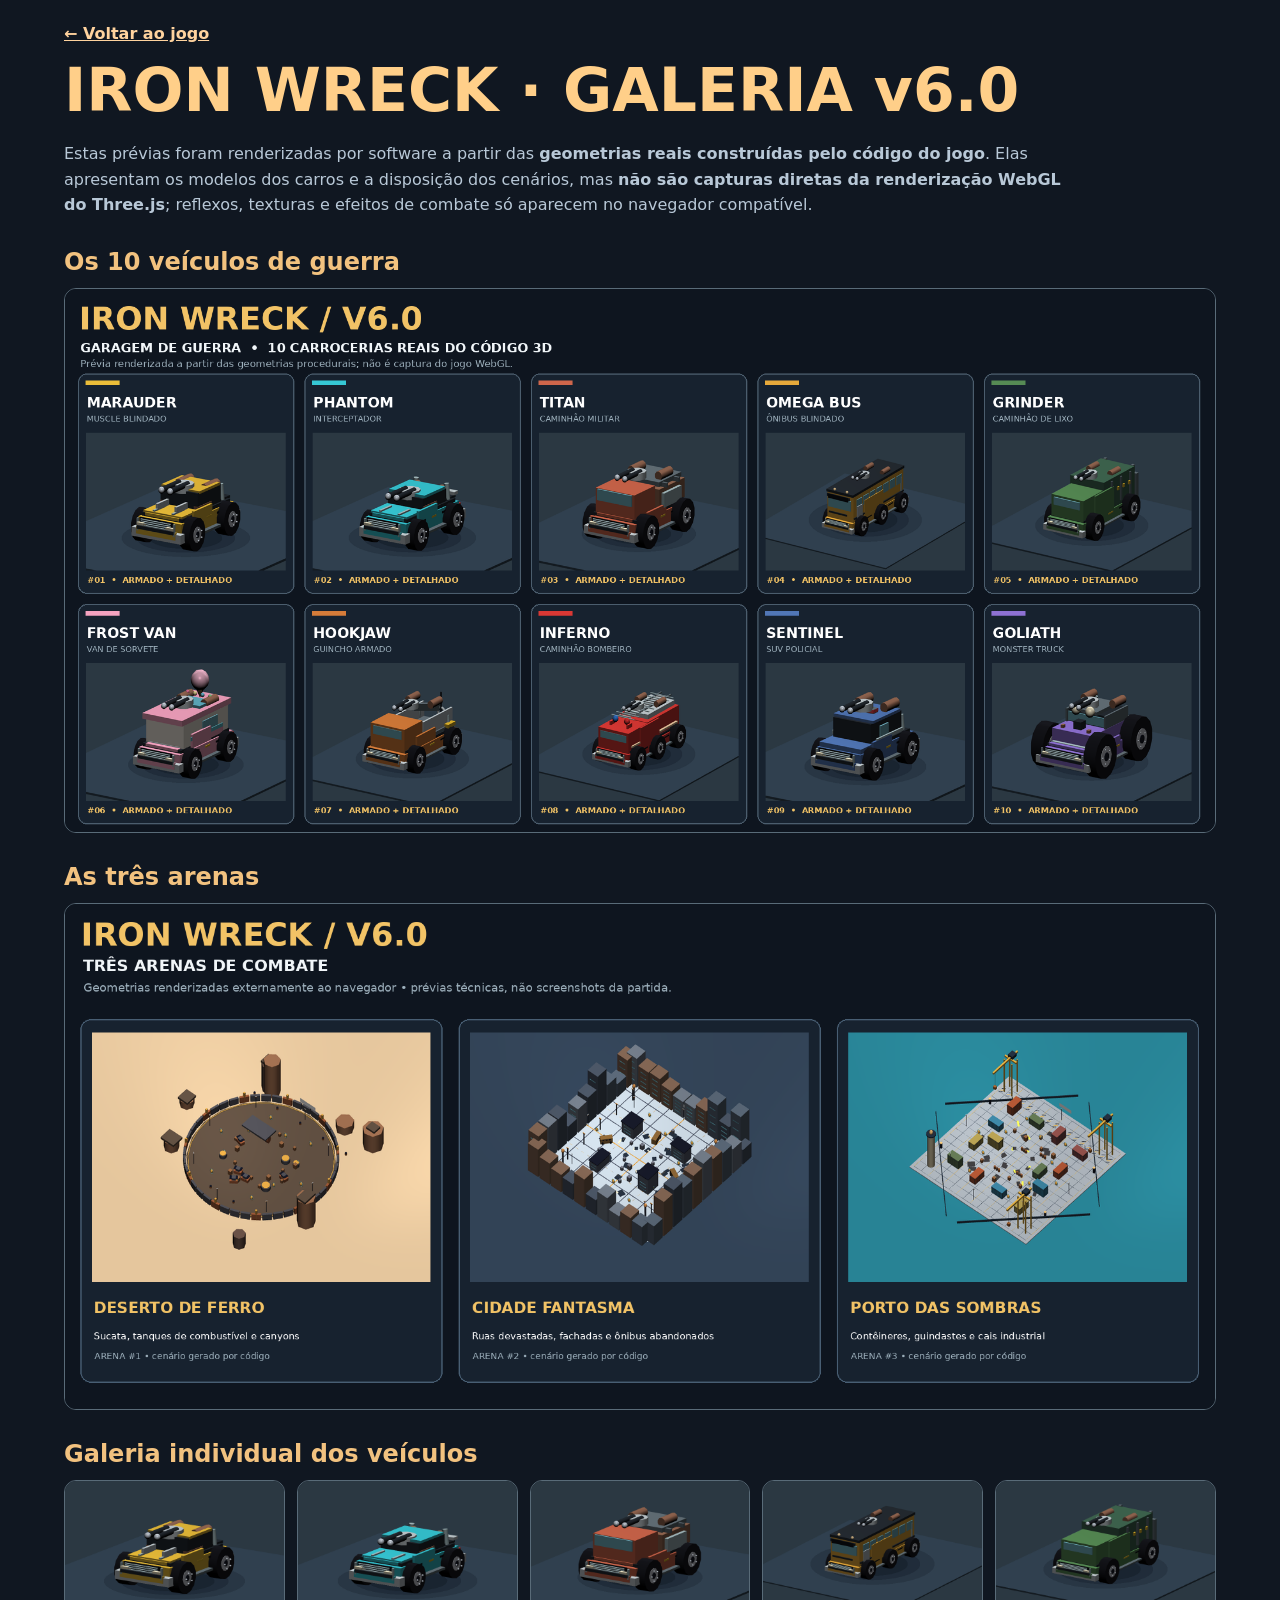
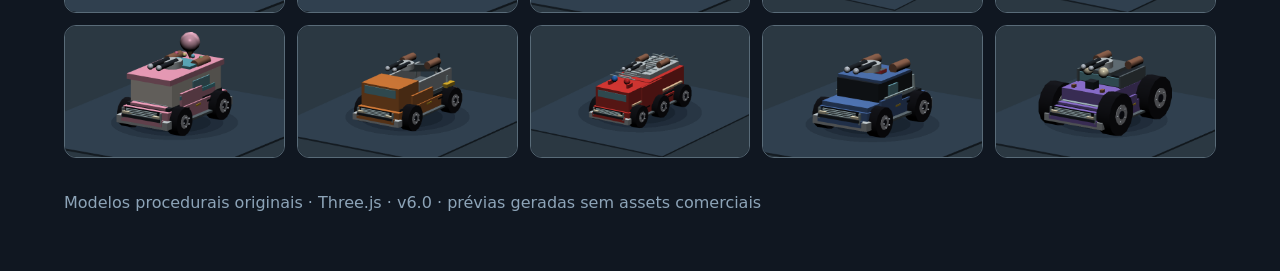
==== galeria.html @ 201c72a8 "Add files via upload" ====
<!doctype html><html lang="pt-BR"><head><meta charset="utf-8"><meta name="viewport" content="width=device-width,initial-scale=1"><title>IRON WRECK v6 — Galeria de veículos e arenas</title><style>
*{box-sizing:border-box}body{margin:0;font-family:system-ui,Arial,sans-serif;background:#101721;color:#f6e7cd}main{max-width:1200px;margin:auto;padding:24px}h1{font-size:clamp(34px,6vw,60px);margin:12px 0;color:#ffcf89}h2{color:#f2c27f;margin:30px 0 12px}p{max-width:1000px;color:#b8c8d7;line-height:1.6}img{width:100%;height:auto;border:1px solid #596b78;border-radius:12px;display:block}a{color:#ffd39e;font-weight:bold}footer{padding:35px 0;color:#8da4b8}
</style></head><body><main><a href="index.html">← Voltar ao jogo</a><h1>IRON WRECK · GALERIA v6.0</h1>
<p>Estas prévias foram renderizadas por software a partir das <strong>geometrias reais construídas pelo código do jogo</strong>. Elas apresentam os modelos dos carros e a disposição dos cenários, mas <strong>não são capturas diretas da renderização WebGL do Three.js</strong>; reflexos, texturas e efeitos de combate só aparecem no navegador compatível.</p>
<h2>Os 10 veículos de guerra</h2><img src="previews/carros-v6.png" alt="Galeria dos 10 veículos reais do código" loading="lazy">
<h2>As três arenas</h2><img src="previews/cenarios-v6.png" alt="Deserto, Cidade Fantasma e Porto" loading="lazy">
<h2>Galeria individual dos veículos</h2><div style="display:grid;grid-template-columns:repeat(auto-fit,minmax(220px,1fr));gap:12px"><img src="previews/carro-01-marauder.png" alt="marauder" loading="lazy"><img src="previews/carro-02-phantom.png" alt="phantom" loading="lazy"><img src="previews/carro-03-titan.png" alt="titan" loading="lazy"><img src="previews/carro-04-omega-bus.png" alt="omega-bus" loading="lazy"><img src="previews/carro-05-grinder.png" alt="grinder" loading="lazy"><img src="previews/carro-06-frost-van.png" alt="frost-van" loading="lazy"><img src="previews/carro-07-hookjaw.png" alt="hookjaw" loading="lazy"><img src="previews/carro-08-inferno.png" alt="inferno" loading="lazy"><img src="previews/carro-09-sentinel.png" alt="sentinel" loading="lazy"><img src="previews/carro-10-goliath.png" alt="goliath" loading="lazy"></div><footer>Modelos procedurais originais · Three.js · v6.0 · prévias geradas sem assets comerciais</footer></main></body></html>
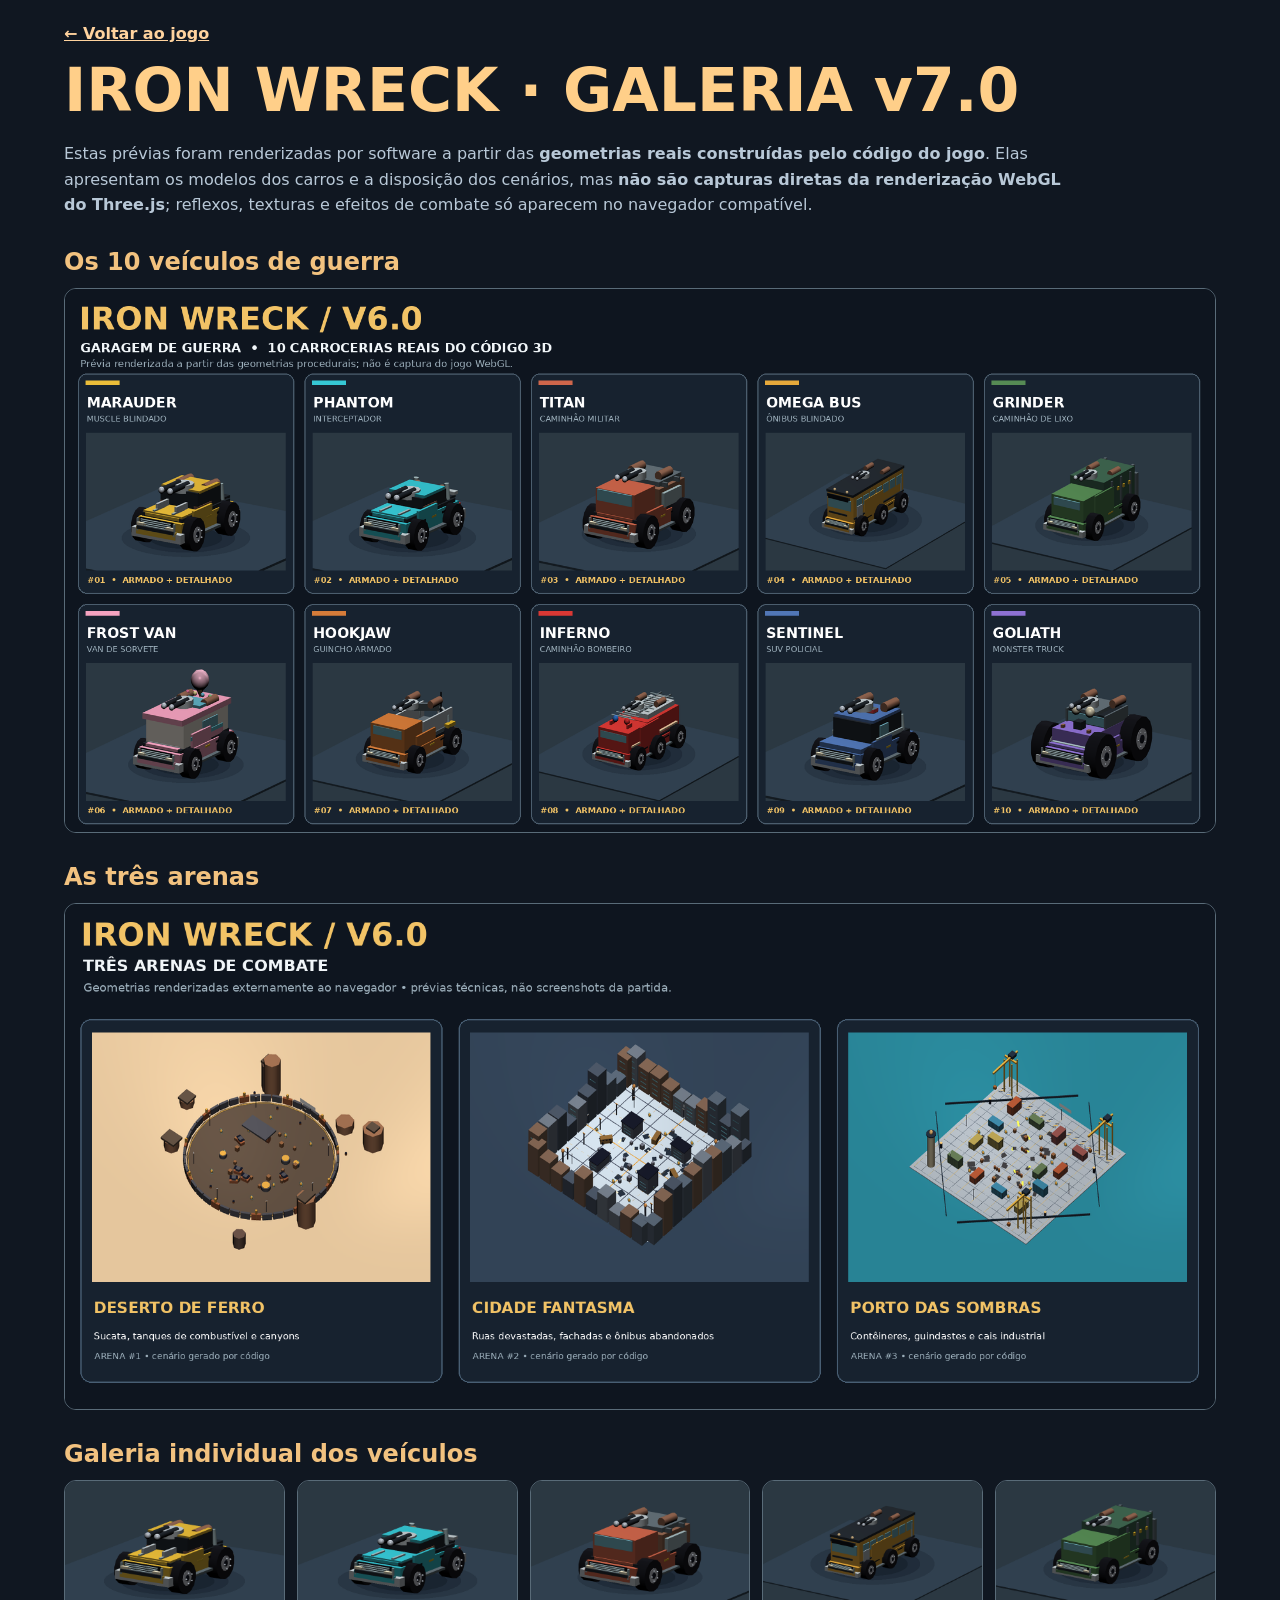
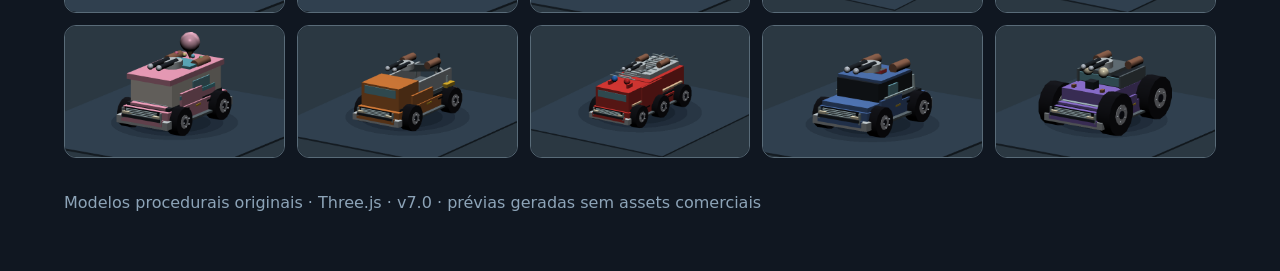
==== commit 7c0468c4: "Prepare IRON WRECK v7.0 site docs and gallery for GitHub Pages" ====
--- a/galeria.html
+++ b/galeria.html
@@ -1,7 +1,7 @@
-<!doctype html><html lang="pt-BR"><head><meta charset="utf-8"><meta name="viewport" content="width=device-width,initial-scale=1"><title>IRON WRECK v6 — Galeria de veículos e arenas</title><style>
+<!doctype html><html lang="pt-BR"><head><meta charset="utf-8"><meta name="viewport" content="width=device-width,initial-scale=1"><title>IRON WRECK v7 — Galeria de veículos e arenas</title><style>
 *{box-sizing:border-box}body{margin:0;font-family:system-ui,Arial,sans-serif;background:#101721;color:#f6e7cd}main{max-width:1200px;margin:auto;padding:24px}h1{font-size:clamp(34px,6vw,60px);margin:12px 0;color:#ffcf89}h2{color:#f2c27f;margin:30px 0 12px}p{max-width:1000px;color:#b8c8d7;line-height:1.6}img{width:100%;height:auto;border:1px solid #596b78;border-radius:12px;display:block}a{color:#ffd39e;font-weight:bold}footer{padding:35px 0;color:#8da4b8}
-</style></head><body><main><a href="index.html">← Voltar ao jogo</a><h1>IRON WRECK · GALERIA v6.0</h1>
+</style></head><body><main><a href="index.html">← Voltar ao jogo</a><h1>IRON WRECK · GALERIA v7.0</h1>
 <p>Estas prévias foram renderizadas por software a partir das <strong>geometrias reais construídas pelo código do jogo</strong>. Elas apresentam os modelos dos carros e a disposição dos cenários, mas <strong>não são capturas diretas da renderização WebGL do Three.js</strong>; reflexos, texturas e efeitos de combate só aparecem no navegador compatível.</p>
 <h2>Os 10 veículos de guerra</h2><img src="previews/carros-v6.png" alt="Galeria dos 10 veículos reais do código" loading="lazy">
 <h2>As três arenas</h2><img src="previews/cenarios-v6.png" alt="Deserto, Cidade Fantasma e Porto" loading="lazy">
-<h2>Galeria individual dos veículos</h2><div style="display:grid;grid-template-columns:repeat(auto-fit,minmax(220px,1fr));gap:12px"><img src="previews/carro-01-marauder.png" alt="marauder" loading="lazy"><img src="previews/carro-02-phantom.png" alt="phantom" loading="lazy"><img src="previews/carro-03-titan.png" alt="titan" loading="lazy"><img src="previews/carro-04-omega-bus.png" alt="omega-bus" loading="lazy"><img src="previews/carro-05-grinder.png" alt="grinder" loading="lazy"><img src="previews/carro-06-frost-van.png" alt="frost-van" loading="lazy"><img src="previews/carro-07-hookjaw.png" alt="hookjaw" loading="lazy"><img src="previews/carro-08-inferno.png" alt="inferno" loading="lazy"><img src="previews/carro-09-sentinel.png" alt="sentinel" loading="lazy"><img src="previews/carro-10-goliath.png" alt="goliath" loading="lazy"></div><footer>Modelos procedurais originais · Three.js · v6.0 · prévias geradas sem assets comerciais</footer></main></body></html>+<h2>Galeria individual dos veículos</h2><div style="display:grid;grid-template-columns:repeat(auto-fit,minmax(220px,1fr));gap:12px"><img src="previews/carro-01-marauder.png" alt="marauder" loading="lazy"><img src="previews/carro-02-phantom.png" alt="phantom" loading="lazy"><img src="previews/carro-03-titan.png" alt="titan" loading="lazy"><img src="previews/carro-04-omega-bus.png" alt="omega-bus" loading="lazy"><img src="previews/carro-05-grinder.png" alt="grinder" loading="lazy"><img src="previews/carro-06-frost-van.png" alt="frost-van" loading="lazy"><img src="previews/carro-07-hookjaw.png" alt="hookjaw" loading="lazy"><img src="previews/carro-08-inferno.png" alt="inferno" loading="lazy"><img src="previews/carro-09-sentinel.png" alt="sentinel" loading="lazy"><img src="previews/carro-10-goliath.png" alt="goliath" loading="lazy"></div><footer>Modelos procedurais originais · Three.js · v7.0 · prévias geradas sem assets comerciais</footer></main></body></html>
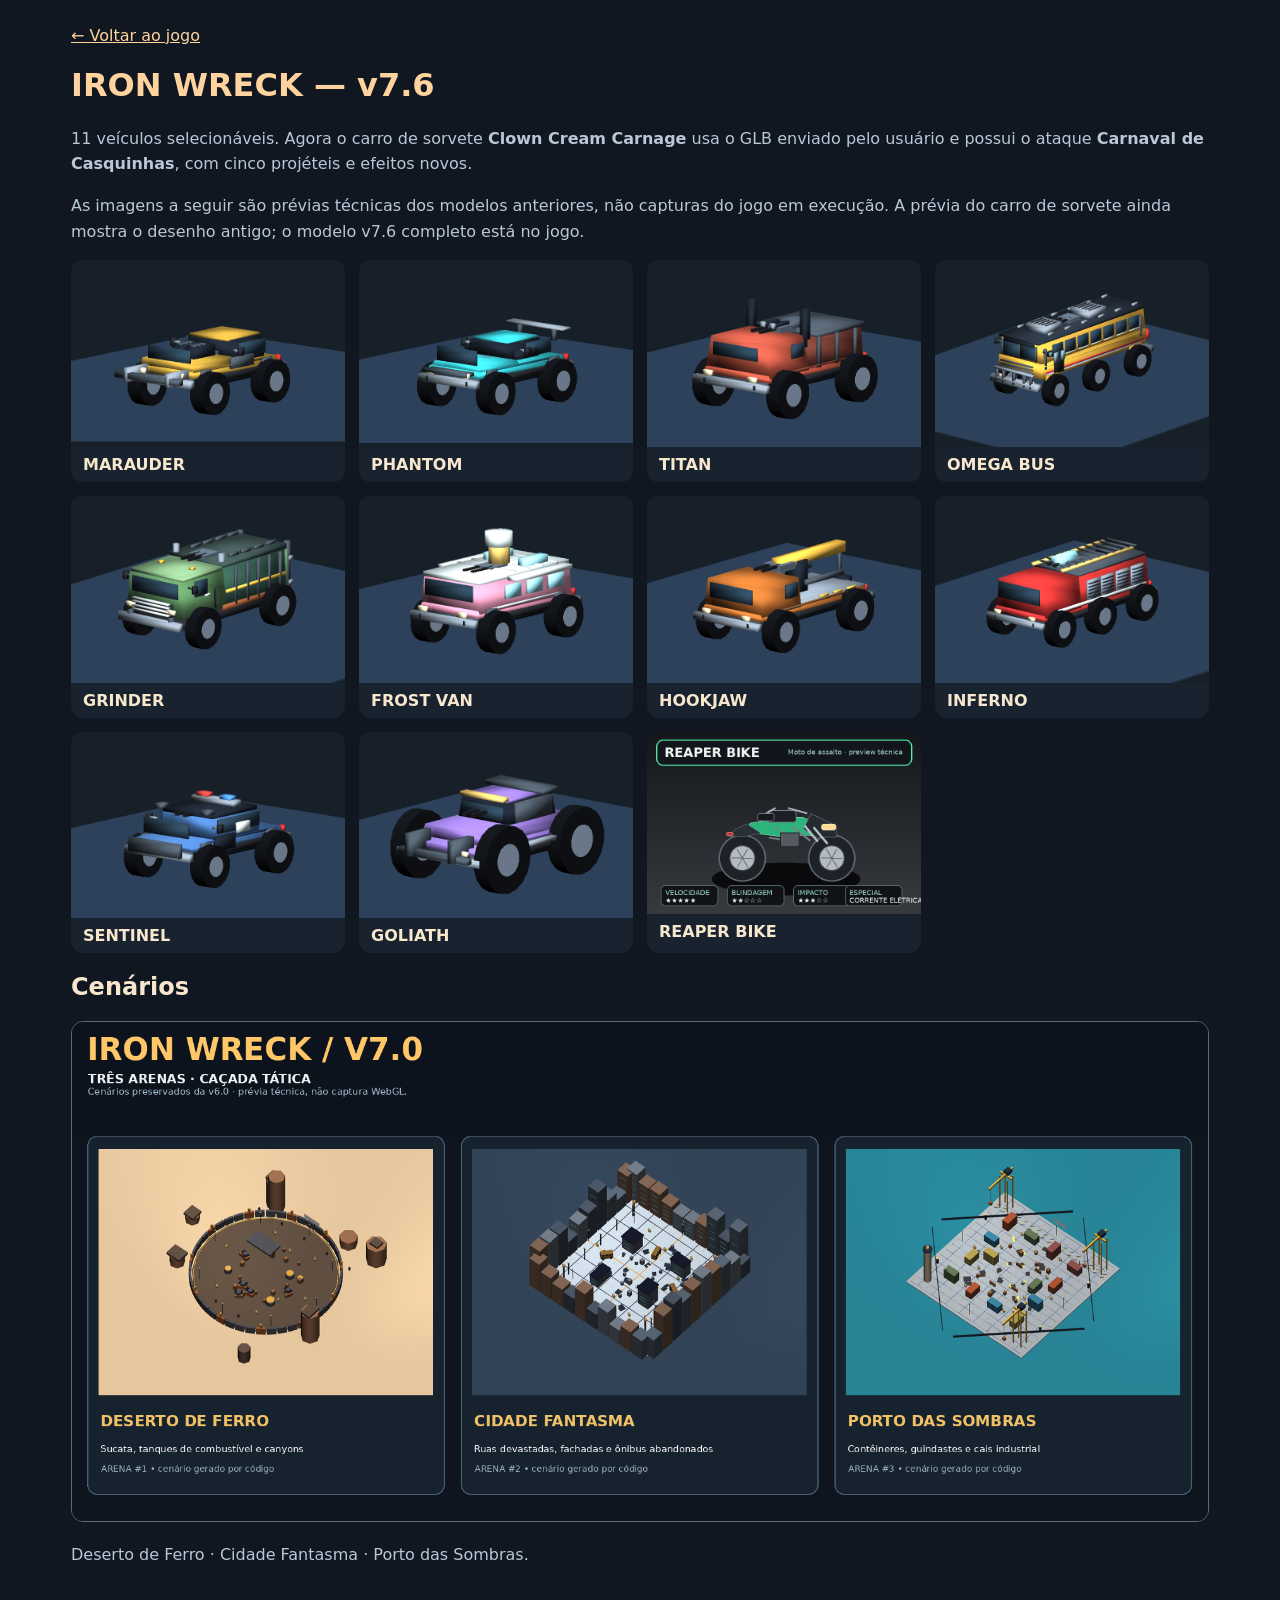
==== commit 0ad6d23e: "Release IRON WRECK v7.6: Reaper Bike, 11 vehicle garage, optimized Clown Cream Carnage GLB, candy at" ====
--- a/galeria.html
+++ b/galeria.html
@@ -1,7 +1,5 @@
-<!doctype html><html lang="pt-BR"><head><meta charset="utf-8"><meta name="viewport" content="width=device-width,initial-scale=1"><title>IRON WRECK v7 — Galeria de veículos e arenas</title><style>
-*{box-sizing:border-box}body{margin:0;font-family:system-ui,Arial,sans-serif;background:#101721;color:#f6e7cd}main{max-width:1200px;margin:auto;padding:24px}h1{font-size:clamp(34px,6vw,60px);margin:12px 0;color:#ffcf89}h2{color:#f2c27f;margin:30px 0 12px}p{max-width:1000px;color:#b8c8d7;line-height:1.6}img{width:100%;height:auto;border:1px solid #596b78;border-radius:12px;display:block}a{color:#ffd39e;font-weight:bold}footer{padding:35px 0;color:#8da4b8}
-</style></head><body><main><a href="index.html">← Voltar ao jogo</a><h1>IRON WRECK · GALERIA v7.0</h1>
-<p>Estas prévias foram renderizadas por software a partir das <strong>geometrias reais construídas pelo código do jogo</strong>. Elas apresentam os modelos dos carros e a disposição dos cenários, mas <strong>não são capturas diretas da renderização WebGL do Three.js</strong>; reflexos, texturas e efeitos de combate só aparecem no navegador compatível.</p>
-<h2>Os 10 veículos de guerra</h2><img src="previews/carros-v6.png" alt="Galeria dos 10 veículos reais do código" loading="lazy">
-<h2>As três arenas</h2><img src="previews/cenarios-v6.png" alt="Deserto, Cidade Fantasma e Porto" loading="lazy">
-<h2>Galeria individual dos veículos</h2><div style="display:grid;grid-template-columns:repeat(auto-fit,minmax(220px,1fr));gap:12px"><img src="previews/carro-01-marauder.png" alt="marauder" loading="lazy"><img src="previews/carro-02-phantom.png" alt="phantom" loading="lazy"><img src="previews/carro-03-titan.png" alt="titan" loading="lazy"><img src="previews/carro-04-omega-bus.png" alt="omega-bus" loading="lazy"><img src="previews/carro-05-grinder.png" alt="grinder" loading="lazy"><img src="previews/carro-06-frost-van.png" alt="frost-van" loading="lazy"><img src="previews/carro-07-hookjaw.png" alt="hookjaw" loading="lazy"><img src="previews/carro-08-inferno.png" alt="inferno" loading="lazy"><img src="previews/carro-09-sentinel.png" alt="sentinel" loading="lazy"><img src="previews/carro-10-goliath.png" alt="goliath" loading="lazy"></div><footer>Modelos procedurais originais · Three.js · v7.0 · prévias geradas sem assets comerciais</footer></main></body></html>+<!doctype html><html lang="pt-BR"><head><meta charset="utf-8"><meta name="viewport" content="width=device-width,initial-scale=1"><title>IRON WRECK v7.6 — Galeria</title><style>
+*{box-sizing:border-box}body{margin:0;background:#101721;color:#f6e7cd;font-family:system-ui,Arial,sans-serif}main{max-width:1190px;margin:auto;padding:26px}a{color:#ffd39e}h1{color:#ffd39e}p{color:#b8c8d7;line-height:1.6}.grid{display:grid;grid-template-columns:repeat(auto-fit,minmax(220px,1fr));gap:14px}figure{margin:0;background:#19222f;border-radius:12px;overflow:hidden}figure img{width:100%;display:block}figcaption{padding:8px 12px;font-weight:700}.wide{max-width:100%;border-radius:12px;border:1px solid #596b78}</style></head><body><main>
+<a href="index.html">← Voltar ao jogo</a><h1>IRON WRECK — v7.6</h1><p>11 veículos selecionáveis. Agora o carro de sorvete <b>Clown Cream Carnage</b> usa o GLB enviado pelo usuário e possui o ataque <b>Carnaval de Casquinhas</b>, com cinco projéteis e efeitos novos.</p>
+<p>As imagens a seguir são prévias técnicas dos modelos anteriores, não capturas do jogo em execução. A prévia do carro de sorvete ainda mostra o desenho antigo; o modelo v7.6 completo está no jogo.</p>
+<div class="grid"><figure><img src="previews/modelo-marauder-v7.3.png" alt="Veículo marauder" loading="lazy"/><figcaption>MARAUDER</figcaption></figure><figure><img src="previews/modelo-phantom-v7.3.png" alt="Veículo phantom" loading="lazy"/><figcaption>PHANTOM</figcaption></figure><figure><img src="previews/modelo-titan-v7.3.png" alt="Veículo titan" loading="lazy"/><figcaption>TITAN</figcaption></figure><figure><img src="previews/modelo-omega-bus-v7.3.png" alt="Veículo omega-bus" loading="lazy"/><figcaption>OMEGA BUS</figcaption></figure><figure><img src="previews/modelo-grinder-v7.3.png" alt="Veículo grinder" loading="lazy"/><figcaption>GRINDER</figcaption></figure><figure><img src="previews/modelo-frost-van-v7.3.png" alt="Prévia anterior — carro de sorvete (GLB v7.6 atualizado no jogo)" loading="lazy"/><figcaption>FROST VAN</figcaption></figure><figure><img src="previews/modelo-hookjaw-v7.3.png" alt="Veículo hookjaw" loading="lazy"/><figcaption>HOOKJAW</figcaption></figure><figure><img src="previews/modelo-inferno-v7.3.png" alt="Veículo inferno" loading="lazy"/><figcaption>INFERNO</figcaption></figure><figure><img src="previews/modelo-sentinel-v7.3.png" alt="Veículo sentinel" loading="lazy"/><figcaption>SENTINEL</figcaption></figure><figure><img src="previews/modelo-goliath-v7.3.png" alt="Veículo goliath" loading="lazy"/><figcaption>GOLIATH</figcaption></figure><figure><img src="previews/modelo-reaper-bike-v7.4.png" alt="Veículo reaper-bike" loading="lazy"/><figcaption>REAPER BIKE</figcaption></figure></div><h2>Cenários</h2><img class="wide" src="previews/cenarios-v7.png" alt="As três arenas"/><p>Deserto de Ferro · Cidade Fantasma · Porto das Sombras.</p></main></body></html>
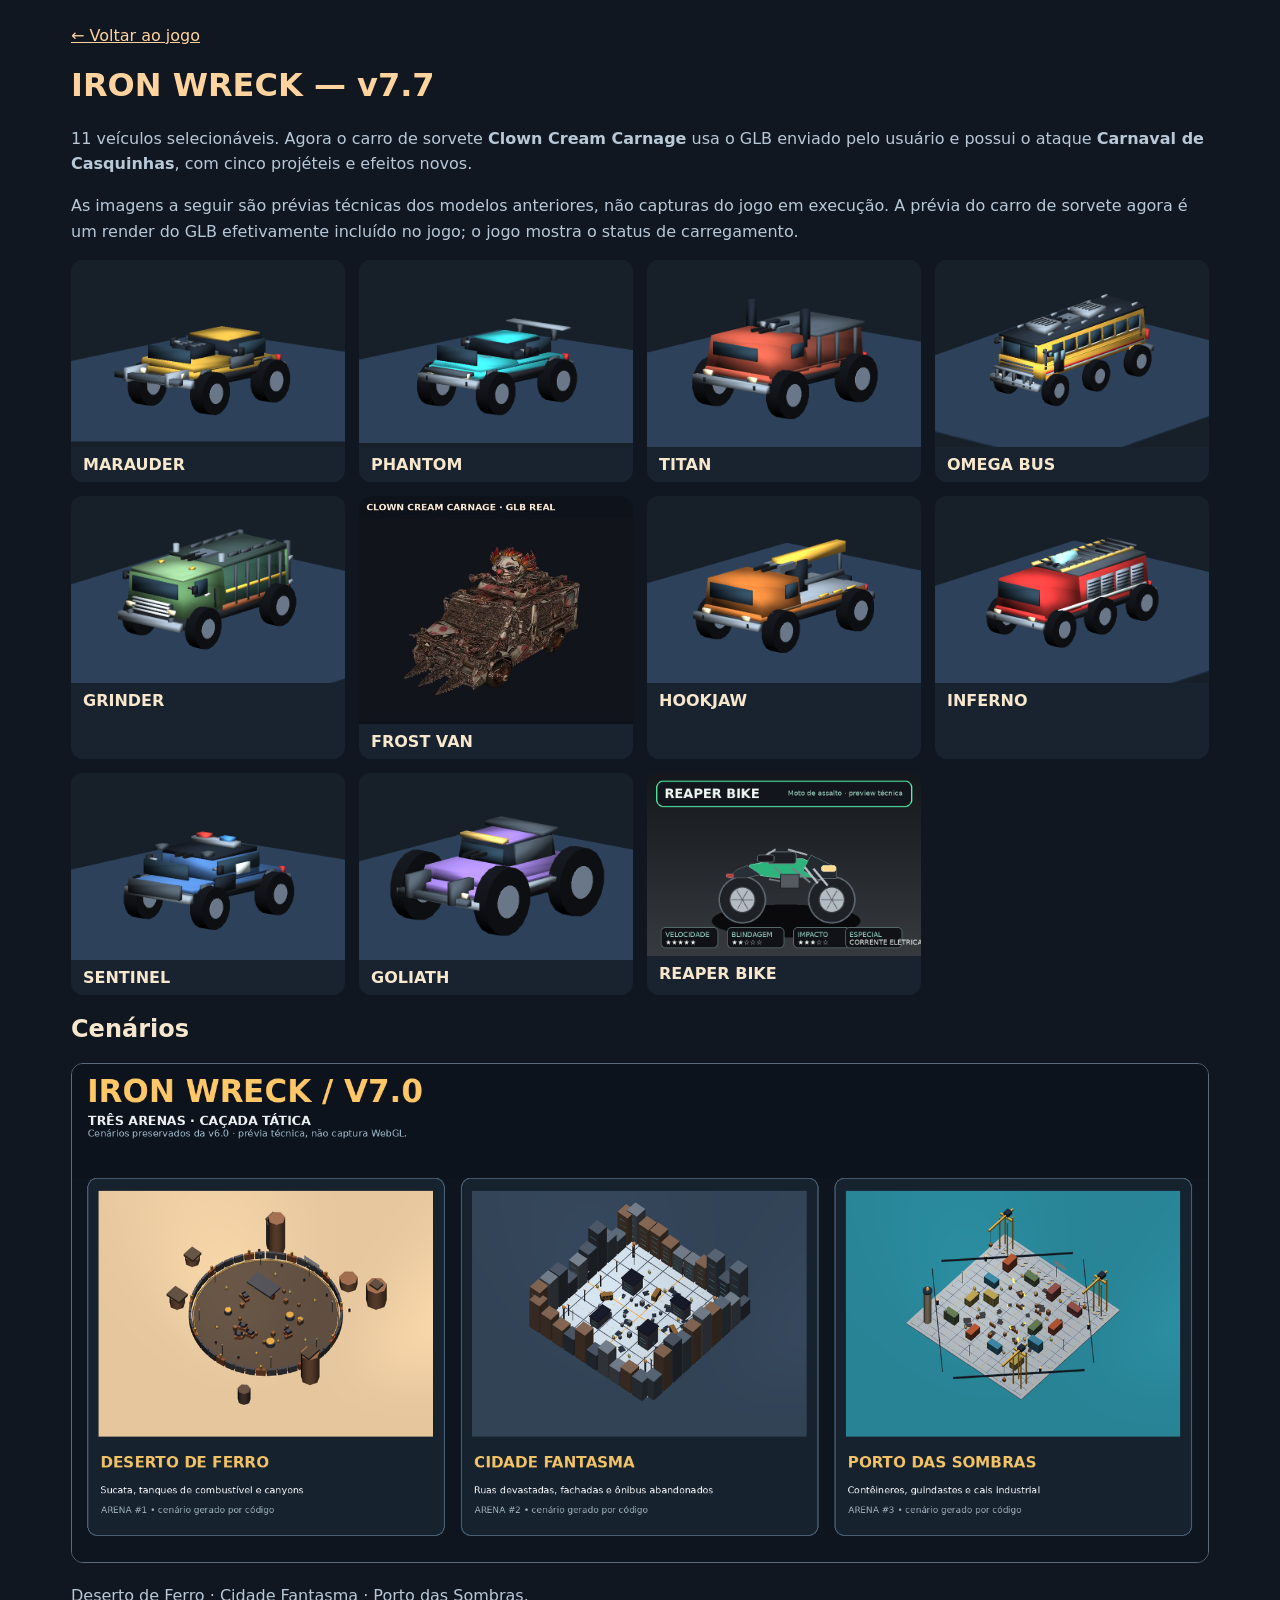
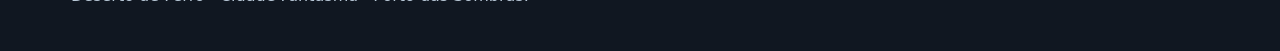
==== commit 4f34a32e: "Fix Clown Cream Carnage GLB preview, loading status, retries and performance (v7.7)" ====
--- a/galeria.html
+++ b/galeria.html
@@ -1,5 +1,5 @@
-<!doctype html><html lang="pt-BR"><head><meta charset="utf-8"><meta name="viewport" content="width=device-width,initial-scale=1"><title>IRON WRECK v7.6 — Galeria</title><style>
+<!doctype html><html lang="pt-BR"><head><meta charset="utf-8"><meta name="viewport" content="width=device-width,initial-scale=1"><title>IRON WRECK v7.7 — Galeria</title><style>
 *{box-sizing:border-box}body{margin:0;background:#101721;color:#f6e7cd;font-family:system-ui,Arial,sans-serif}main{max-width:1190px;margin:auto;padding:26px}a{color:#ffd39e}h1{color:#ffd39e}p{color:#b8c8d7;line-height:1.6}.grid{display:grid;grid-template-columns:repeat(auto-fit,minmax(220px,1fr));gap:14px}figure{margin:0;background:#19222f;border-radius:12px;overflow:hidden}figure img{width:100%;display:block}figcaption{padding:8px 12px;font-weight:700}.wide{max-width:100%;border-radius:12px;border:1px solid #596b78}</style></head><body><main>
-<a href="index.html">← Voltar ao jogo</a><h1>IRON WRECK — v7.6</h1><p>11 veículos selecionáveis. Agora o carro de sorvete <b>Clown Cream Carnage</b> usa o GLB enviado pelo usuário e possui o ataque <b>Carnaval de Casquinhas</b>, com cinco projéteis e efeitos novos.</p>
-<p>As imagens a seguir são prévias técnicas dos modelos anteriores, não capturas do jogo em execução. A prévia do carro de sorvete ainda mostra o desenho antigo; o modelo v7.6 completo está no jogo.</p>
-<div class="grid"><figure><img src="previews/modelo-marauder-v7.3.png" alt="Veículo marauder" loading="lazy"/><figcaption>MARAUDER</figcaption></figure><figure><img src="previews/modelo-phantom-v7.3.png" alt="Veículo phantom" loading="lazy"/><figcaption>PHANTOM</figcaption></figure><figure><img src="previews/modelo-titan-v7.3.png" alt="Veículo titan" loading="lazy"/><figcaption>TITAN</figcaption></figure><figure><img src="previews/modelo-omega-bus-v7.3.png" alt="Veículo omega-bus" loading="lazy"/><figcaption>OMEGA BUS</figcaption></figure><figure><img src="previews/modelo-grinder-v7.3.png" alt="Veículo grinder" loading="lazy"/><figcaption>GRINDER</figcaption></figure><figure><img src="previews/modelo-frost-van-v7.3.png" alt="Prévia anterior — carro de sorvete (GLB v7.6 atualizado no jogo)" loading="lazy"/><figcaption>FROST VAN</figcaption></figure><figure><img src="previews/modelo-hookjaw-v7.3.png" alt="Veículo hookjaw" loading="lazy"/><figcaption>HOOKJAW</figcaption></figure><figure><img src="previews/modelo-inferno-v7.3.png" alt="Veículo inferno" loading="lazy"/><figcaption>INFERNO</figcaption></figure><figure><img src="previews/modelo-sentinel-v7.3.png" alt="Veículo sentinel" loading="lazy"/><figcaption>SENTINEL</figcaption></figure><figure><img src="previews/modelo-goliath-v7.3.png" alt="Veículo goliath" loading="lazy"/><figcaption>GOLIATH</figcaption></figure><figure><img src="previews/modelo-reaper-bike-v7.4.png" alt="Veículo reaper-bike" loading="lazy"/><figcaption>REAPER BIKE</figcaption></figure></div><h2>Cenários</h2><img class="wide" src="previews/cenarios-v7.png" alt="As três arenas"/><p>Deserto de Ferro · Cidade Fantasma · Porto das Sombras.</p></main></body></html>+<a href="index.html">← Voltar ao jogo</a><h1>IRON WRECK — v7.7</h1><p>11 veículos selecionáveis. Agora o carro de sorvete <b>Clown Cream Carnage</b> usa o GLB enviado pelo usuário e possui o ataque <b>Carnaval de Casquinhas</b>, com cinco projéteis e efeitos novos.</p>
+<p>As imagens a seguir são prévias técnicas dos modelos anteriores, não capturas do jogo em execução. A prévia do carro de sorvete agora é um render do GLB efetivamente incluído no jogo; o jogo mostra o status de carregamento.</p>
+<div class="grid"><figure><img src="previews/modelo-marauder-v7.3.png" alt="Veículo marauder" loading="lazy"/><figcaption>MARAUDER</figcaption></figure><figure><img src="previews/modelo-phantom-v7.3.png" alt="Veículo phantom" loading="lazy"/><figcaption>PHANTOM</figcaption></figure><figure><img src="previews/modelo-titan-v7.3.png" alt="Veículo titan" loading="lazy"/><figcaption>TITAN</figcaption></figure><figure><img src="previews/modelo-omega-bus-v7.3.png" alt="Veículo omega-bus" loading="lazy"/><figcaption>OMEGA BUS</figcaption></figure><figure><img src="previews/modelo-grinder-v7.3.png" alt="Veículo grinder" loading="lazy"/><figcaption>GRINDER</figcaption></figure><figure><img src="previews/clown-cream-carnage-v7.7-thumb.jpg" alt="Prévia real do GLB Clown Cream Carnage v7.7" loading="lazy"/><figcaption>FROST VAN</figcaption></figure><figure><img src="previews/modelo-hookjaw-v7.3.png" alt="Veículo hookjaw" loading="lazy"/><figcaption>HOOKJAW</figcaption></figure><figure><img src="previews/modelo-inferno-v7.3.png" alt="Veículo inferno" loading="lazy"/><figcaption>INFERNO</figcaption></figure><figure><img src="previews/modelo-sentinel-v7.3.png" alt="Veículo sentinel" loading="lazy"/><figcaption>SENTINEL</figcaption></figure><figure><img src="previews/modelo-goliath-v7.3.png" alt="Veículo goliath" loading="lazy"/><figcaption>GOLIATH</figcaption></figure><figure><img src="previews/modelo-reaper-bike-v7.4.png" alt="Veículo reaper-bike" loading="lazy"/><figcaption>REAPER BIKE</figcaption></figure></div><h2>Cenários</h2><img class="wide" src="previews/cenarios-v7.png" alt="As três arenas"/><p>Deserto de Ferro · Cidade Fantasma · Porto das Sombras.</p></main></body></html>
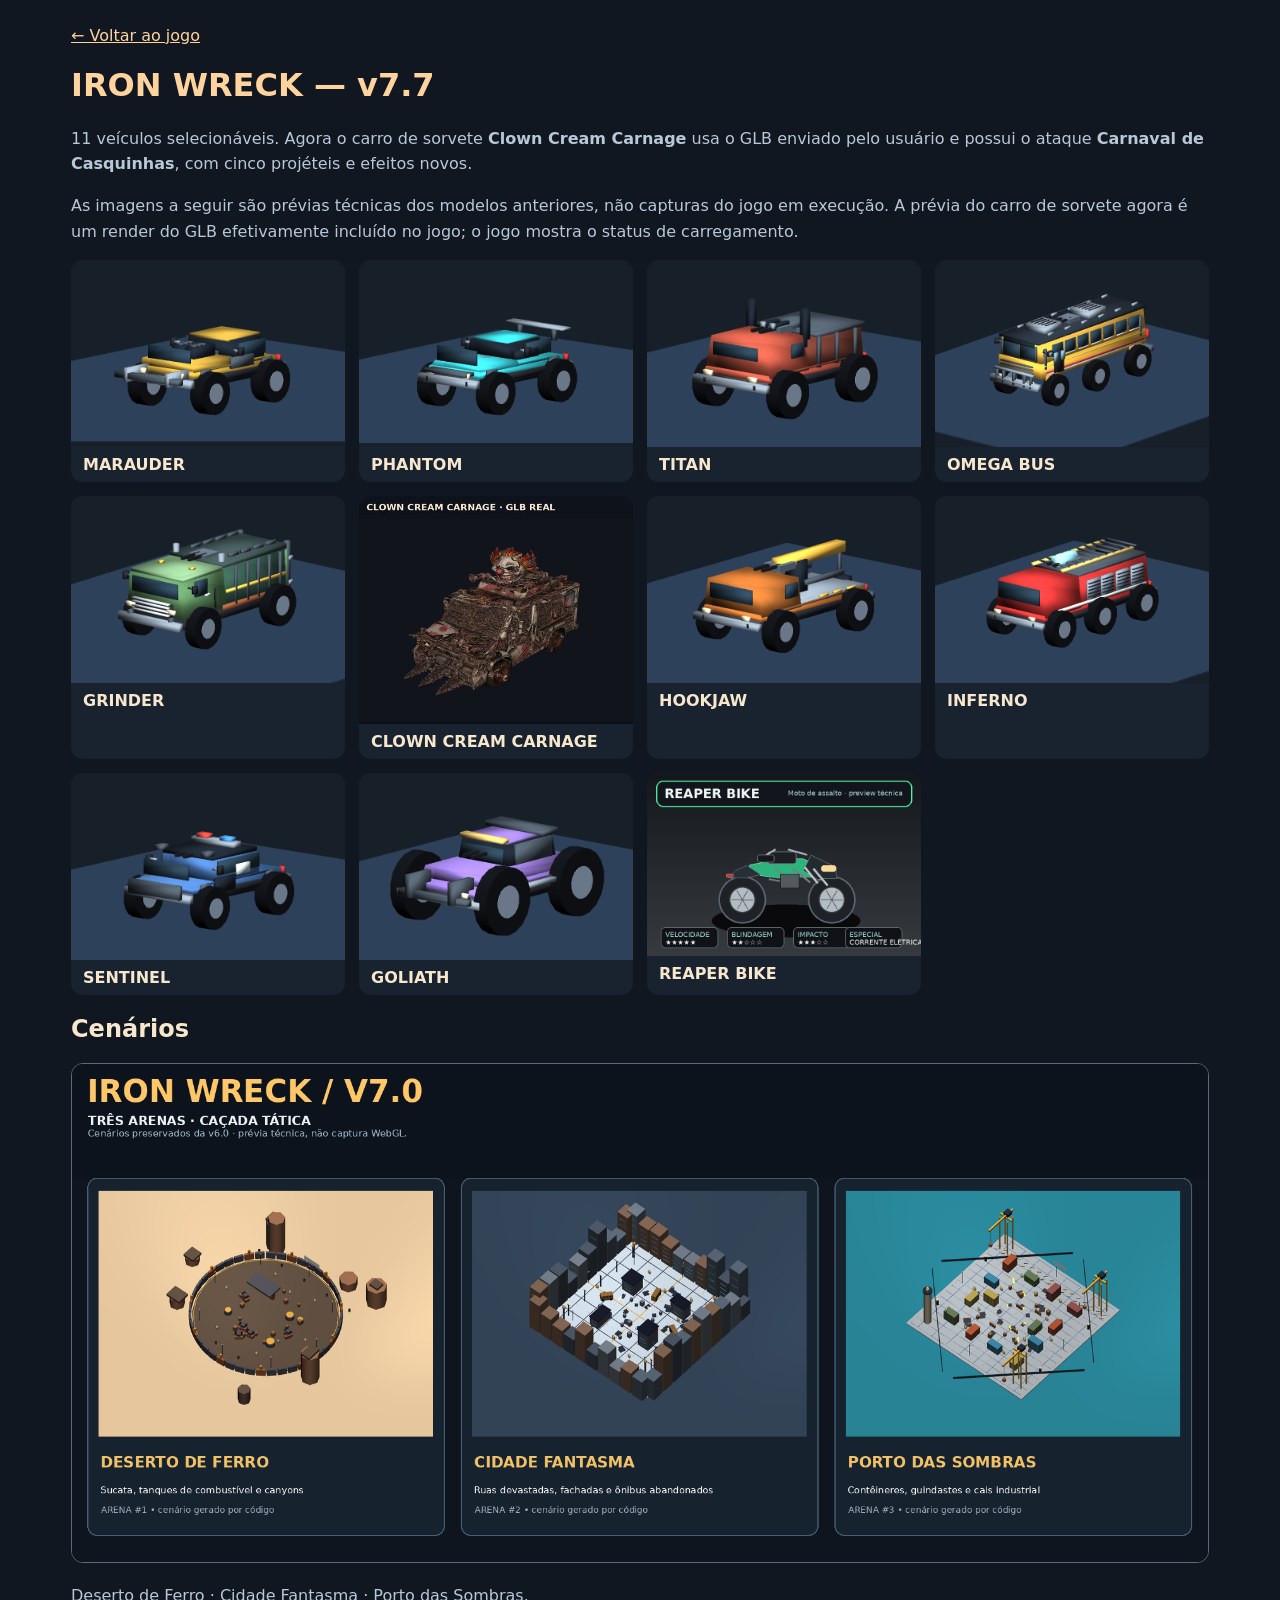
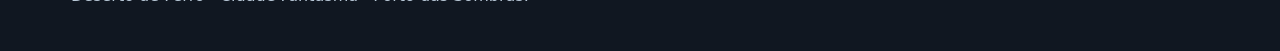
==== commit 9df435ad: "Show Clown Cream Carnage by name in playable garage (v7.7)" ====
--- a/galeria.html
+++ b/galeria.html
@@ -2,4 +2,4 @@
 *{box-sizing:border-box}body{margin:0;background:#101721;color:#f6e7cd;font-family:system-ui,Arial,sans-serif}main{max-width:1190px;margin:auto;padding:26px}a{color:#ffd39e}h1{color:#ffd39e}p{color:#b8c8d7;line-height:1.6}.grid{display:grid;grid-template-columns:repeat(auto-fit,minmax(220px,1fr));gap:14px}figure{margin:0;background:#19222f;border-radius:12px;overflow:hidden}figure img{width:100%;display:block}figcaption{padding:8px 12px;font-weight:700}.wide{max-width:100%;border-radius:12px;border:1px solid #596b78}</style></head><body><main>
 <a href="index.html">← Voltar ao jogo</a><h1>IRON WRECK — v7.7</h1><p>11 veículos selecionáveis. Agora o carro de sorvete <b>Clown Cream Carnage</b> usa o GLB enviado pelo usuário e possui o ataque <b>Carnaval de Casquinhas</b>, com cinco projéteis e efeitos novos.</p>
 <p>As imagens a seguir são prévias técnicas dos modelos anteriores, não capturas do jogo em execução. A prévia do carro de sorvete agora é um render do GLB efetivamente incluído no jogo; o jogo mostra o status de carregamento.</p>
-<div class="grid"><figure><img src="previews/modelo-marauder-v7.3.png" alt="Veículo marauder" loading="lazy"/><figcaption>MARAUDER</figcaption></figure><figure><img src="previews/modelo-phantom-v7.3.png" alt="Veículo phantom" loading="lazy"/><figcaption>PHANTOM</figcaption></figure><figure><img src="previews/modelo-titan-v7.3.png" alt="Veículo titan" loading="lazy"/><figcaption>TITAN</figcaption></figure><figure><img src="previews/modelo-omega-bus-v7.3.png" alt="Veículo omega-bus" loading="lazy"/><figcaption>OMEGA BUS</figcaption></figure><figure><img src="previews/modelo-grinder-v7.3.png" alt="Veículo grinder" loading="lazy"/><figcaption>GRINDER</figcaption></figure><figure><img src="previews/clown-cream-carnage-v7.7-thumb.jpg" alt="Prévia real do GLB Clown Cream Carnage v7.7" loading="lazy"/><figcaption>FROST VAN</figcaption></figure><figure><img src="previews/modelo-hookjaw-v7.3.png" alt="Veículo hookjaw" loading="lazy"/><figcaption>HOOKJAW</figcaption></figure><figure><img src="previews/modelo-inferno-v7.3.png" alt="Veículo inferno" loading="lazy"/><figcaption>INFERNO</figcaption></figure><figure><img src="previews/modelo-sentinel-v7.3.png" alt="Veículo sentinel" loading="lazy"/><figcaption>SENTINEL</figcaption></figure><figure><img src="previews/modelo-goliath-v7.3.png" alt="Veículo goliath" loading="lazy"/><figcaption>GOLIATH</figcaption></figure><figure><img src="previews/modelo-reaper-bike-v7.4.png" alt="Veículo reaper-bike" loading="lazy"/><figcaption>REAPER BIKE</figcaption></figure></div><h2>Cenários</h2><img class="wide" src="previews/cenarios-v7.png" alt="As três arenas"/><p>Deserto de Ferro · Cidade Fantasma · Porto das Sombras.</p></main></body></html>+<div class="grid"><figure><img src="previews/modelo-marauder-v7.3.png" alt="Veículo marauder" loading="lazy"/><figcaption>MARAUDER</figcaption></figure><figure><img src="previews/modelo-phantom-v7.3.png" alt="Veículo phantom" loading="lazy"/><figcaption>PHANTOM</figcaption></figure><figure><img src="previews/modelo-titan-v7.3.png" alt="Veículo titan" loading="lazy"/><figcaption>TITAN</figcaption></figure><figure><img src="previews/modelo-omega-bus-v7.3.png" alt="Veículo omega-bus" loading="lazy"/><figcaption>OMEGA BUS</figcaption></figure><figure><img src="previews/modelo-grinder-v7.3.png" alt="Veículo grinder" loading="lazy"/><figcaption>GRINDER</figcaption></figure><figure><img src="previews/clown-cream-carnage-v7.7-thumb.jpg" alt="Prévia real do GLB Clown Cream Carnage v7.7" loading="lazy"/><figcaption>CLOWN CREAM CARNAGE</figcaption></figure><figure><img src="previews/modelo-hookjaw-v7.3.png" alt="Veículo hookjaw" loading="lazy"/><figcaption>HOOKJAW</figcaption></figure><figure><img src="previews/modelo-inferno-v7.3.png" alt="Veículo inferno" loading="lazy"/><figcaption>INFERNO</figcaption></figure><figure><img src="previews/modelo-sentinel-v7.3.png" alt="Veículo sentinel" loading="lazy"/><figcaption>SENTINEL</figcaption></figure><figure><img src="previews/modelo-goliath-v7.3.png" alt="Veículo goliath" loading="lazy"/><figcaption>GOLIATH</figcaption></figure><figure><img src="previews/modelo-reaper-bike-v7.4.png" alt="Veículo reaper-bike" loading="lazy"/><figcaption>REAPER BIKE</figcaption></figure></div><h2>Cenários</h2><img class="wide" src="previews/cenarios-v7.png" alt="As três arenas"/><p>Deserto de Ferro · Cidade Fantasma · Porto das Sombras.</p></main></body></html>
